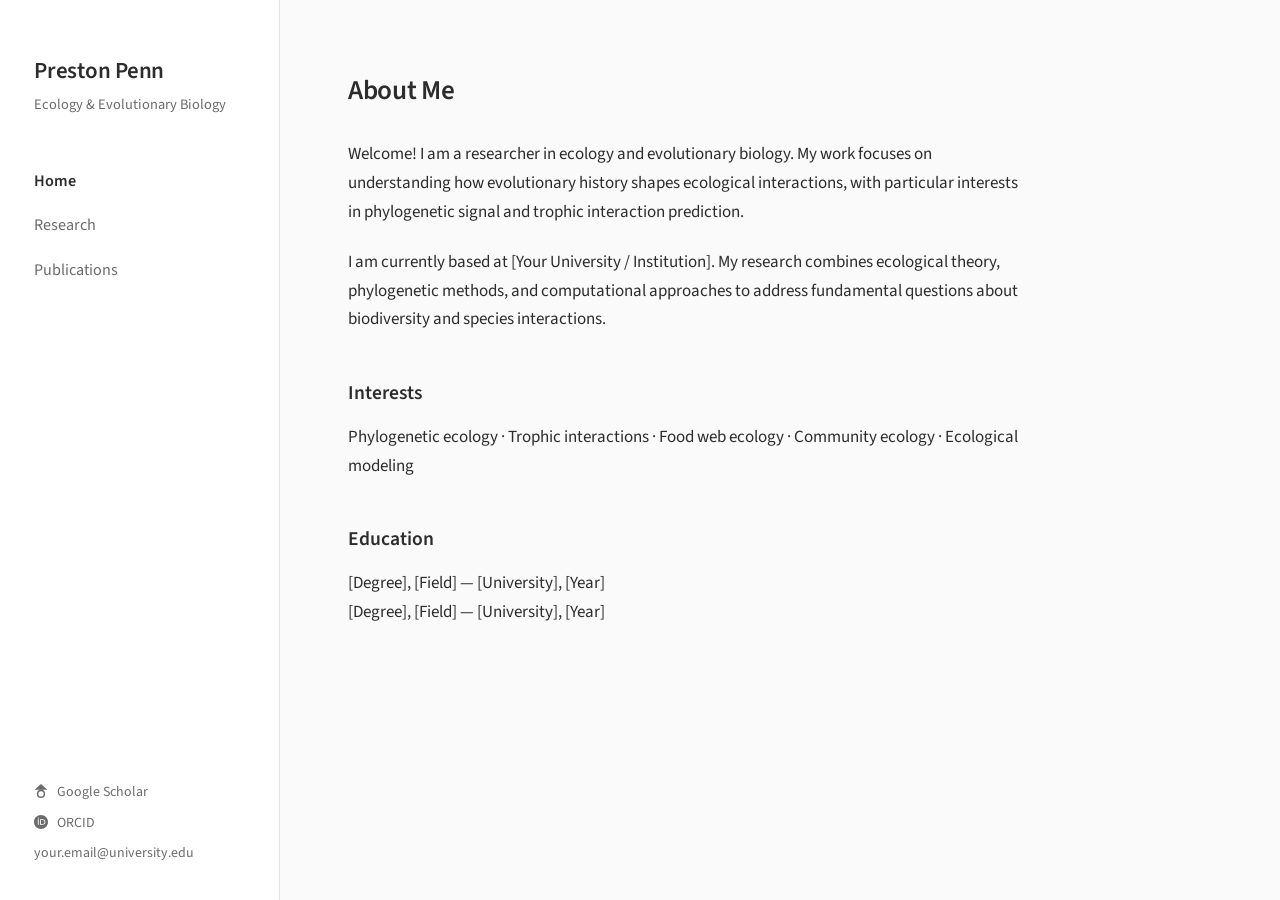
==== index.html @ f4a6787a "Initial site: Home, Research, and Publications pages" ====
<!DOCTYPE html>
<html lang="en">
<head>
  <meta charset="UTF-8">
  <meta name="viewport" content="width=device-width, initial-scale=1.0">
  <title>Preston Penn — Ecology &amp; Evolution</title>
  <link rel="preconnect" href="https://fonts.googleapis.com">
  <link href="https://fonts.googleapis.com/css2?family=Source+Sans+3:wght@300;400;600;700&display=swap" rel="stylesheet">
  <link rel="stylesheet" href="css/style.css">
</head>
<body>

  <button class="menu-toggle" onclick="document.querySelector('.sidebar').classList.toggle('open')" aria-label="Toggle menu">&#9776;</button>

  <aside class="sidebar">
    <div class="sidebar-top">
      <h1>Preston Penn</h1>
      <p class="subtitle">Ecology &amp; Evolutionary Biology</p>
      <nav>
        <a href="index.html" class="active">Home</a>
        <a href="research.html">Research</a>
        <a href="publications.html">Publications</a>
      </nav>
    </div>
    <div class="sidebar-bottom">
      <a href="https://scholar.google.com/" target="_blank" rel="noopener">
        <svg xmlns="http://www.w3.org/2000/svg" viewBox="0 0 24 24"><path d="M12 24a7 7 0 1 1 0-14 7 7 0 0 1 0 14Zm0-2.5a4.5 4.5 0 1 0 0-9 4.5 4.5 0 0 0 0 9ZM1 10l11-10 11 10H1Z"/></svg>
        Google Scholar
      </a>
      <a href="https://orcid.org/" target="_blank" rel="noopener">
        <svg xmlns="http://www.w3.org/2000/svg" viewBox="0 0 24 24"><path d="M12 0C5.372 0 0 5.372 0 12s5.372 12 12 12 12-5.372 12-12S18.628 0 12 0ZM7.369 4.378a.87.87 0 1 1 0 1.74.87.87 0 0 1 0-1.74ZM6.61 7.23h1.518v9.54H6.61V7.23Zm3.708 0h4.104c3.756 0 5.16 2.484 5.16 4.77 0 2.634-1.842 4.77-5.16 4.77H10.318V7.23Zm1.518 1.356v6.828h2.586c2.724 0 3.642-1.704 3.642-3.414 0-1.578-.828-3.414-3.642-3.414h-2.586Z"/></svg>
        ORCID
      </a>
      <a href="mailto:your.email@university.edu">your.email@university.edu</a>
    </div>
  </aside>

  <main class="main">
    <h2>About Me</h2>
    <p>
      Welcome! I am a researcher in ecology and evolutionary biology. My work
      focuses on understanding how evolutionary history shapes ecological
      interactions, with particular interests in phylogenetic signal and trophic
      interaction prediction.
    </p>
    <p>
      I am currently based at [Your University / Institution]. My research
      combines ecological theory, phylogenetic methods, and computational
      approaches to address fundamental questions about biodiversity and species
      interactions.
    </p>

    <h3>Interests</h3>
    <p>
      Phylogenetic ecology &middot; Trophic interactions &middot;
      Food web ecology &middot; Community ecology &middot;
      Ecological modeling
    </p>

    <h3>Education</h3>
    <p>
      [Degree], [Field] — [University], [Year]<br>
      [Degree], [Field] — [University], [Year]
    </p>
  </main>

</body>
</html>
---- css/style.css ----
/* ── Reset & Base ── */
*, *::before, *::after {
  margin: 0;
  padding: 0;
  box-sizing: border-box;
}

:root {
  --sidebar-width: 280px;
  --color-bg: #fafafa;
  --color-sidebar: #ffffff;
  --color-text: #2c2c2c;
  --color-text-light: #6b6b6b;
  --color-accent: #4a5568;
  --color-link: #2b6cb0;
  --color-link-hover: #1a4971;
  --color-border: #e2e2e2;
  --font-body: 'Source Sans 3', 'Segoe UI', system-ui, sans-serif;
  --font-heading: 'Source Sans 3', 'Segoe UI', system-ui, sans-serif;
}

html {
  font-size: 17px;
  scroll-behavior: smooth;
}

body {
  font-family: var(--font-body);
  color: var(--color-text);
  background: var(--color-bg);
  line-height: 1.7;
  display: flex;
  min-height: 100vh;
}

/* ── Sidebar ── */
.sidebar {
  position: fixed;
  top: 0;
  left: 0;
  width: var(--sidebar-width);
  height: 100vh;
  background: var(--color-sidebar);
  border-right: 1px solid var(--color-border);
  padding: 3rem 2rem 2rem;
  display: flex;
  flex-direction: column;
  justify-content: space-between;
  z-index: 10;
}

.sidebar-top {
  display: flex;
  flex-direction: column;
}

.sidebar h1 {
  font-family: var(--font-heading);
  font-size: 1.35rem;
  font-weight: 600;
  color: var(--color-text);
  margin-bottom: 0.25rem;
  letter-spacing: -0.01em;
}

.sidebar .subtitle {
  font-size: 0.85rem;
  color: var(--color-text-light);
  margin-bottom: 2.5rem;
  line-height: 1.5;
}

.sidebar nav a {
  display: block;
  padding: 0.5rem 0;
  color: var(--color-text-light);
  text-decoration: none;
  font-size: 0.95rem;
  font-weight: 400;
  transition: color 0.2s ease;
}

.sidebar nav a:hover,
.sidebar nav a.active {
  color: var(--color-text);
}

.sidebar nav a.active {
  font-weight: 600;
}

/* ── Sidebar External Links ── */
.sidebar-bottom {
  display: flex;
  flex-direction: column;
  gap: 0.4rem;
}

.sidebar-bottom a {
  font-size: 0.82rem;
  color: var(--color-text-light);
  text-decoration: none;
  transition: color 0.2s ease;
}

.sidebar-bottom a:hover {
  color: var(--color-link);
}

.sidebar-bottom a svg {
  width: 14px;
  height: 14px;
  vertical-align: -2px;
  margin-right: 0.35rem;
  fill: currentColor;
}

/* ── Mobile Menu Toggle ── */
.menu-toggle {
  display: none;
  position: fixed;
  top: 1.2rem;
  left: 1.2rem;
  z-index: 20;
  background: var(--color-sidebar);
  border: 1px solid var(--color-border);
  border-radius: 6px;
  padding: 0.5rem 0.7rem;
  cursor: pointer;
  font-size: 1.1rem;
  color: var(--color-text);
}

/* ── Main Content ── */
.main {
  margin-left: var(--sidebar-width);
  flex: 1;
  padding: 4rem 4rem 6rem;
  max-width: 820px;
}

.main h2 {
  font-family: var(--font-heading);
  font-size: 1.6rem;
  font-weight: 600;
  color: var(--color-text);
  margin-bottom: 1.5rem;
  letter-spacing: -0.01em;
}

.main h3 {
  font-size: 1.15rem;
  font-weight: 600;
  margin-top: 2.5rem;
  margin-bottom: 0.75rem;
  color: var(--color-text);
}

.main p {
  margin-bottom: 1.25rem;
  color: var(--color-text);
}

.main a {
  color: var(--color-link);
  text-decoration: none;
  border-bottom: 1px solid transparent;
  transition: border-color 0.2s ease;
}

.main a:hover {
  border-bottom-color: var(--color-link);
}

/* ── Research Cards ── */
.research-item {
  margin-bottom: 2.5rem;
  padding-bottom: 2.5rem;
  border-bottom: 1px solid var(--color-border);
}

.research-item:last-child {
  border-bottom: none;
}

.research-item h3 {
  margin-top: 0;
}

.research-item p {
  color: var(--color-text-light);
  font-size: 0.95rem;
}

/* ── Publications List ── */
.publication {
  margin-bottom: 1.75rem;
  padding-bottom: 1.75rem;
  border-bottom: 1px solid var(--color-border);
}

.publication:last-child {
  border-bottom: none;
}

.publication .title {
  font-weight: 600;
  font-size: 1rem;
  color: var(--color-text);
  margin-bottom: 0.3rem;
}

.publication .authors {
  font-size: 0.9rem;
  color: var(--color-text-light);
  margin-bottom: 0.2rem;
}

.publication .journal {
  font-size: 0.88rem;
  color: var(--color-text-light);
  font-style: italic;
}

.publication .links {
  margin-top: 0.4rem;
}

.publication .links a {
  font-size: 0.82rem;
  margin-right: 1rem;
  color: var(--color-link);
}

.year-heading {
  font-size: 1.1rem;
  font-weight: 600;
  color: var(--color-accent);
  margin-top: 2.5rem;
  margin-bottom: 1.25rem;
  padding-bottom: 0.4rem;
  border-bottom: 2px solid var(--color-border);
}

.year-heading:first-child {
  margin-top: 0;
}

/* ── Responsive ── */
@media (max-width: 768px) {
  .menu-toggle {
    display: block;
  }

  .sidebar {
    transform: translateX(-100%);
    transition: transform 0.3s ease;
  }

  .sidebar.open {
    transform: translateX(0);
  }

  .main {
    margin-left: 0;
    padding: 4rem 1.5rem 4rem;
  }
}
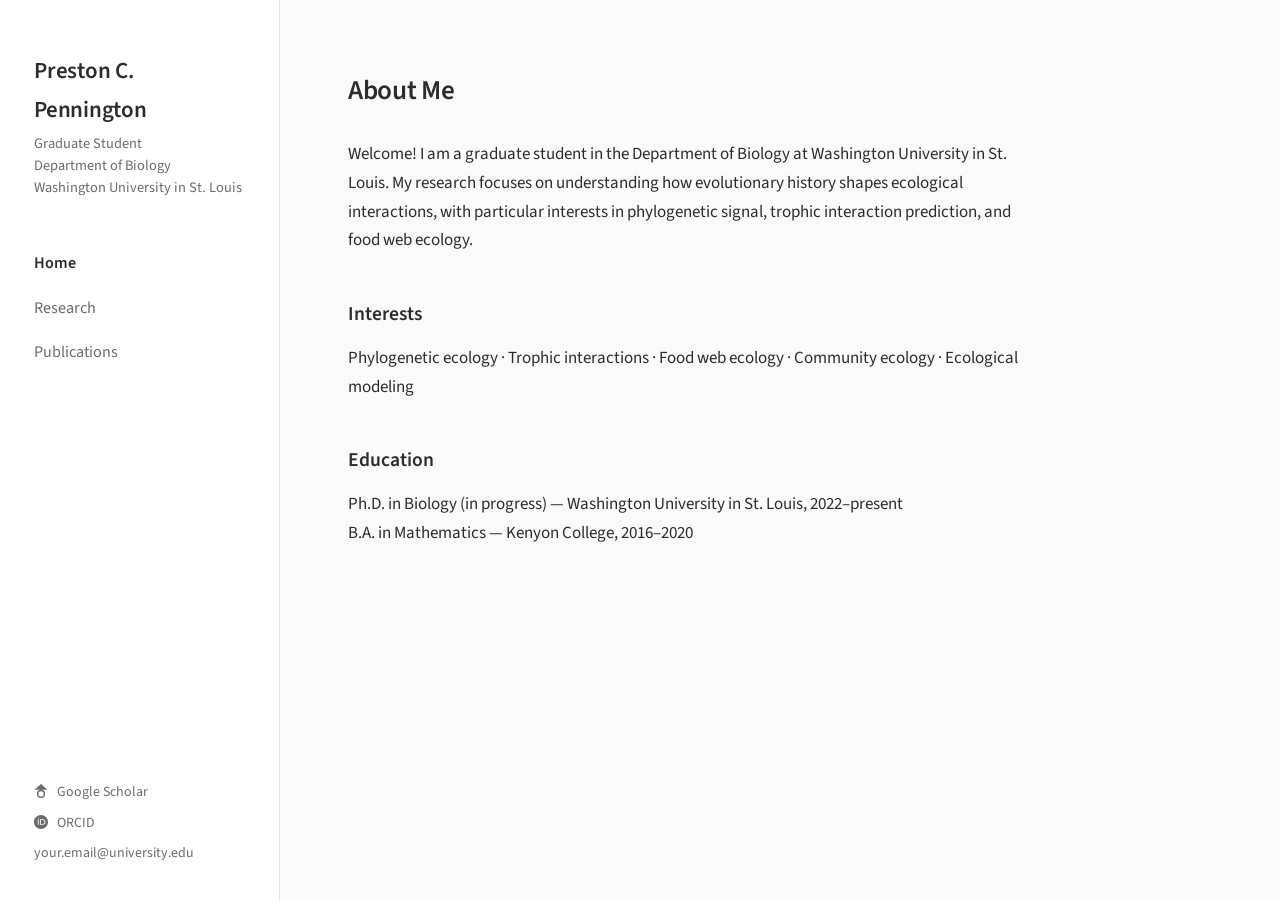
==== commit b9af13aa: "Update with real name, education, publications, and profile links" ====
--- a/index.html
+++ b/index.html
@@ -3,7 +3,7 @@
 <head>
   <meta charset="UTF-8">
   <meta name="viewport" content="width=device-width, initial-scale=1.0">
-  <title>Preston Penn — Ecology &amp; Evolution</title>
+  <title>Preston C. Pennington — Ecology &amp; Evolution</title>
   <link rel="preconnect" href="https://fonts.googleapis.com">
   <link href="https://fonts.googleapis.com/css2?family=Source+Sans+3:wght@300;400;600;700&display=swap" rel="stylesheet">
   <link rel="stylesheet" href="css/style.css">
@@ -14,8 +14,8 @@
 
   <aside class="sidebar">
     <div class="sidebar-top">
-      <h1>Preston Penn</h1>
-      <p class="subtitle">Ecology &amp; Evolutionary Biology</p>
+      <h1>Preston C. Pennington</h1>
+      <p class="subtitle">Graduate Student<br>Department of Biology<br>Washington University in St. Louis</p>
       <nav>
         <a href="index.html" class="active">Home</a>
         <a href="research.html">Research</a>
@@ -23,11 +23,11 @@
       </nav>
     </div>
     <div class="sidebar-bottom">
-      <a href="https://scholar.google.com/" target="_blank" rel="noopener">
+      <a href="https://scholar.google.com/citations?user=S984SaUAAAAJ&hl=en&oi=ao" target="_blank" rel="noopener">
         <svg xmlns="http://www.w3.org/2000/svg" viewBox="0 0 24 24"><path d="M12 24a7 7 0 1 1 0-14 7 7 0 0 1 0 14Zm0-2.5a4.5 4.5 0 1 0 0-9 4.5 4.5 0 0 0 0 9ZM1 10l11-10 11 10H1Z"/></svg>
         Google Scholar
       </a>
-      <a href="https://orcid.org/" target="_blank" rel="noopener">
+      <a href="https://orcid.org/0000-0001-6155-3248" target="_blank" rel="noopener">
         <svg xmlns="http://www.w3.org/2000/svg" viewBox="0 0 24 24"><path d="M12 0C5.372 0 0 5.372 0 12s5.372 12 12 12 12-5.372 12-12S18.628 0 12 0ZM7.369 4.378a.87.87 0 1 1 0 1.74.87.87 0 0 1 0-1.74ZM6.61 7.23h1.518v9.54H6.61V7.23Zm3.708 0h4.104c3.756 0 5.16 2.484 5.16 4.77 0 2.634-1.842 4.77-5.16 4.77H10.318V7.23Zm1.518 1.356v6.828h2.586c2.724 0 3.642-1.704 3.642-3.414 0-1.578-.828-3.414-3.642-3.414h-2.586Z"/></svg>
         ORCID
       </a>
@@ -38,16 +38,11 @@
   <main class="main">
     <h2>About Me</h2>
     <p>
-      Welcome! I am a researcher in ecology and evolutionary biology. My work
-      focuses on understanding how evolutionary history shapes ecological
-      interactions, with particular interests in phylogenetic signal and trophic
-      interaction prediction.
-    </p>
-    <p>
-      I am currently based at [Your University / Institution]. My research
-      combines ecological theory, phylogenetic methods, and computational
-      approaches to address fundamental questions about biodiversity and species
-      interactions.
+      Welcome! I am a graduate student in the Department of Biology at
+      Washington University in St. Louis. My research focuses on understanding
+      how evolutionary history shapes ecological interactions, with particular
+      interests in phylogenetic signal, trophic interaction prediction, and
+      food web ecology.
     </p>
 
     <h3>Interests</h3>
@@ -59,8 +54,8 @@
 
     <h3>Education</h3>
     <p>
-      [Degree], [Field] — [University], [Year]<br>
-      [Degree], [Field] — [University], [Year]
+      Ph.D. in Biology (in progress) — Washington University in St. Louis, 2022–present<br>
+      B.A. in Mathematics — Kenyon College, 2016–2020
     </p>
   </main>
 
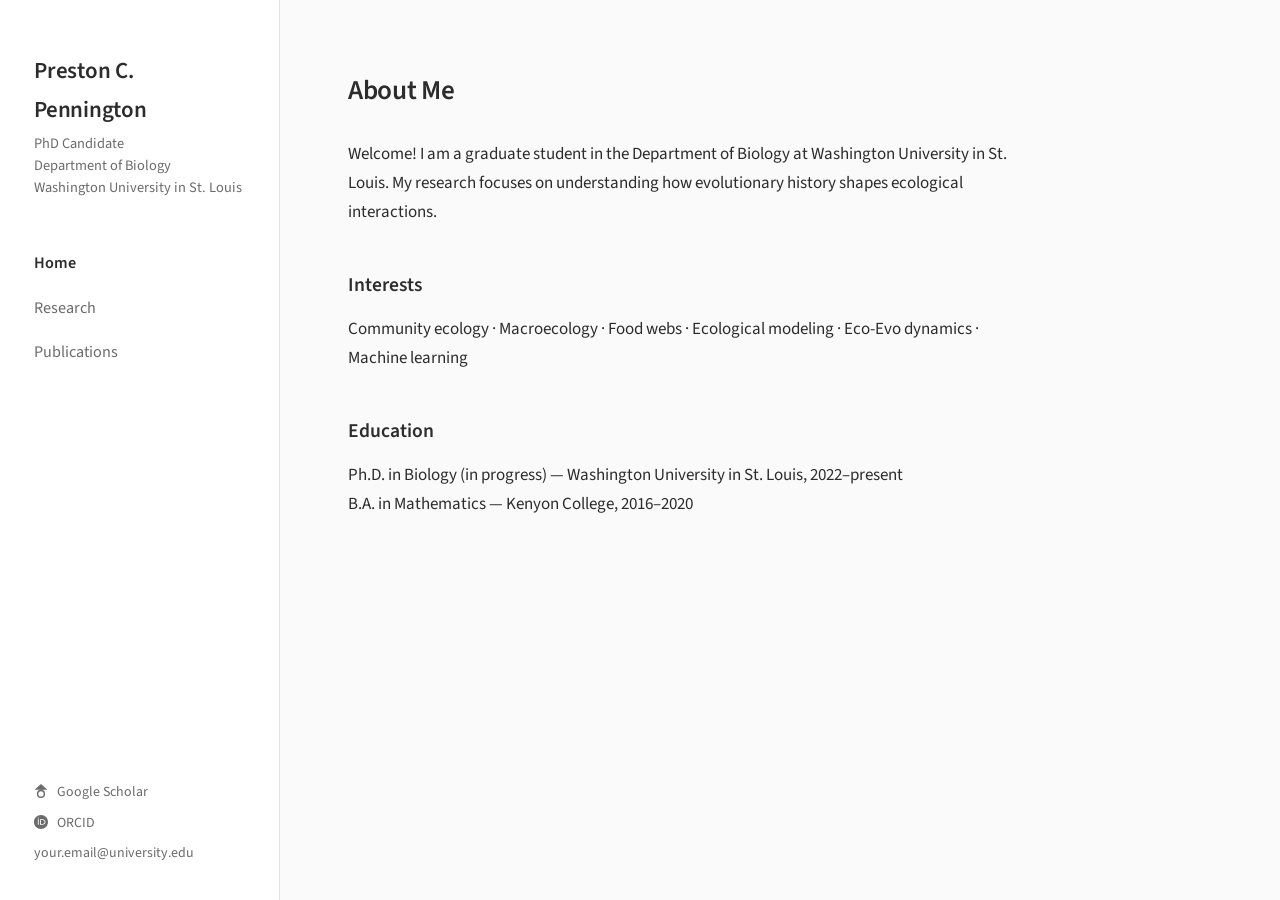
==== commit 1a756bdf: "Update subtitle, interests, research page, and publication DOI display" ====
--- a/index.html
+++ b/index.html
@@ -15,7 +15,7 @@
   <aside class="sidebar">
     <div class="sidebar-top">
       <h1>Preston C. Pennington</h1>
-      <p class="subtitle">Graduate Student<br>Department of Biology<br>Washington University in St. Louis</p>
+      <p class="subtitle">PhD Candidate<br>Department of Biology<br>Washington University in St. Louis</p>
       <nav>
         <a href="index.html" class="active">Home</a>
         <a href="research.html">Research</a>
@@ -40,16 +40,14 @@
     <p>
       Welcome! I am a graduate student in the Department of Biology at
       Washington University in St. Louis. My research focuses on understanding
-      how evolutionary history shapes ecological interactions, with particular
-      interests in phylogenetic signal, trophic interaction prediction, and
-      food web ecology.
+      how evolutionary history shapes ecological interactions.
     </p>
 
     <h3>Interests</h3>
     <p>
-      Phylogenetic ecology &middot; Trophic interactions &middot;
-      Food web ecology &middot; Community ecology &middot;
-      Ecological modeling
+      Community ecology &middot; Macroecology &middot;
+      Food webs &middot; Ecological modeling &middot;
+      Eco-Evo dynamics &middot; Machine learning
     </p>
 
     <h3>Education</h3>
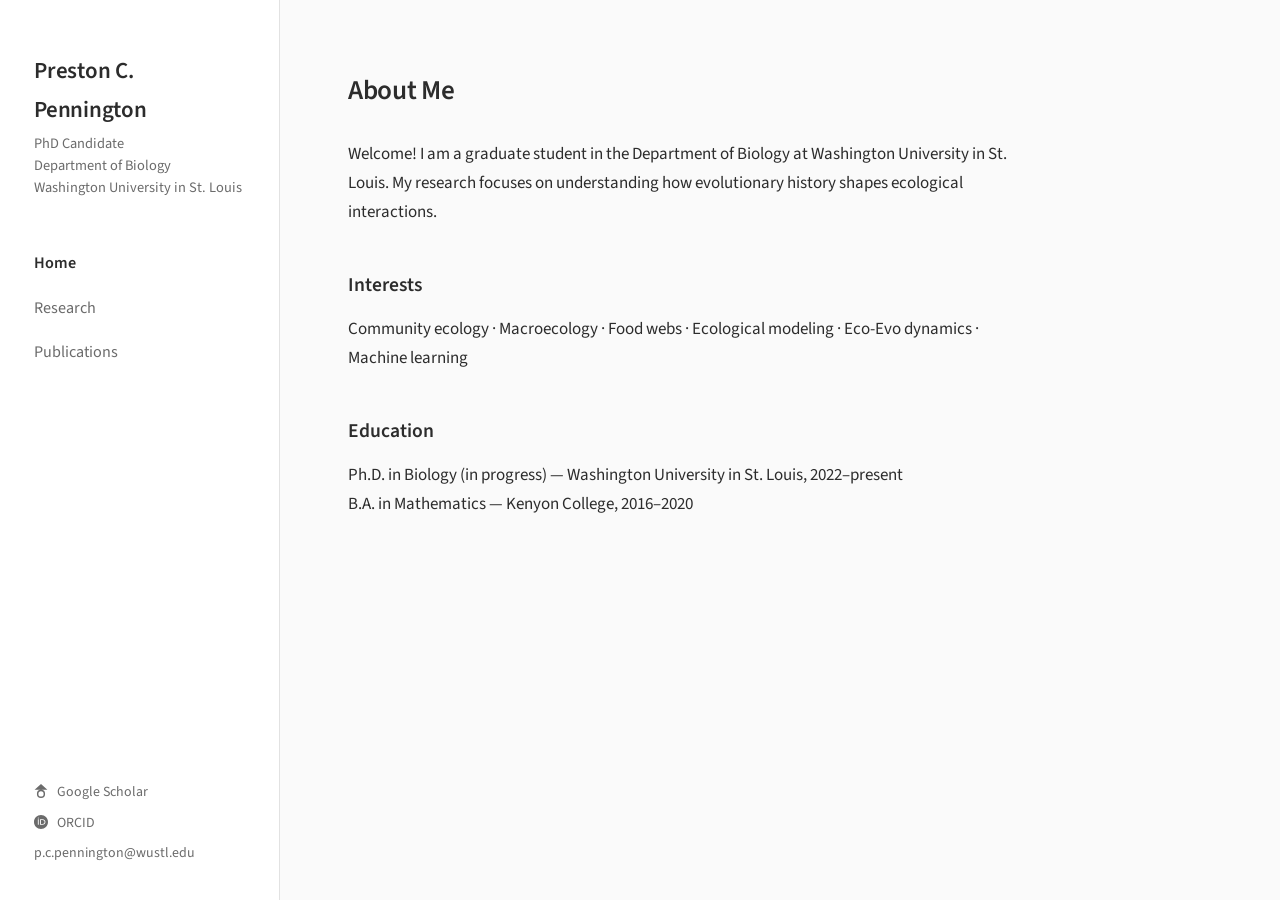
==== commit e5340baf: "Update email to wustl address" ====
--- a/index.html
+++ b/index.html
@@ -31,7 +31,7 @@
         <svg xmlns="http://www.w3.org/2000/svg" viewBox="0 0 24 24"><path d="M12 0C5.372 0 0 5.372 0 12s5.372 12 12 12 12-5.372 12-12S18.628 0 12 0ZM7.369 4.378a.87.87 0 1 1 0 1.74.87.87 0 0 1 0-1.74ZM6.61 7.23h1.518v9.54H6.61V7.23Zm3.708 0h4.104c3.756 0 5.16 2.484 5.16 4.77 0 2.634-1.842 4.77-5.16 4.77H10.318V7.23Zm1.518 1.356v6.828h2.586c2.724 0 3.642-1.704 3.642-3.414 0-1.578-.828-3.414-3.642-3.414h-2.586Z"/></svg>
         ORCID
       </a>
-      <a href="mailto:your.email@university.edu">your.email@university.edu</a>
+      <a href="mailto:p.c.pennington@wustl.edu">p.c.pennington@wustl.edu</a>
     </div>
   </aside>
 
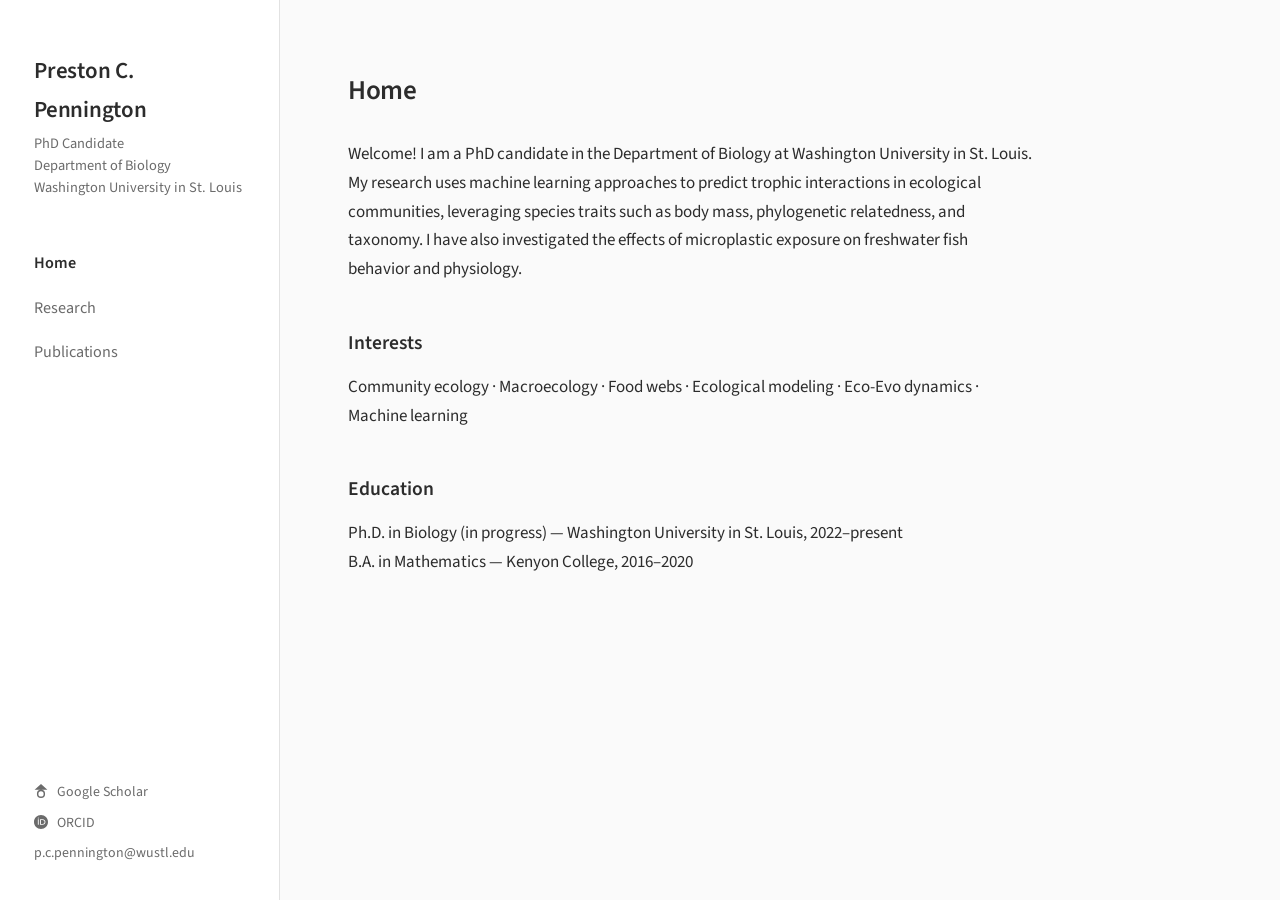
==== commit 9c1c2299: "Update Home page heading and bio paragraph" ====
--- a/index.html
+++ b/index.html
@@ -36,11 +36,14 @@
   </aside>
 
   <main class="main">
-    <h2>About Me</h2>
+    <h2>Home</h2>
     <p>
-      Welcome! I am a graduate student in the Department of Biology at
-      Washington University in St. Louis. My research focuses on understanding
-      how evolutionary history shapes ecological interactions.
+      Welcome! I am a PhD candidate in the Department of Biology at
+      Washington University in St. Louis. My research uses machine learning
+      approaches to predict trophic interactions in ecological communities,
+      leveraging species traits such as body mass, phylogenetic relatedness,
+      and taxonomy. I have also investigated the effects of microplastic
+      exposure on freshwater fish behavior and physiology.
     </p>
 
     <h3>Interests</h3>
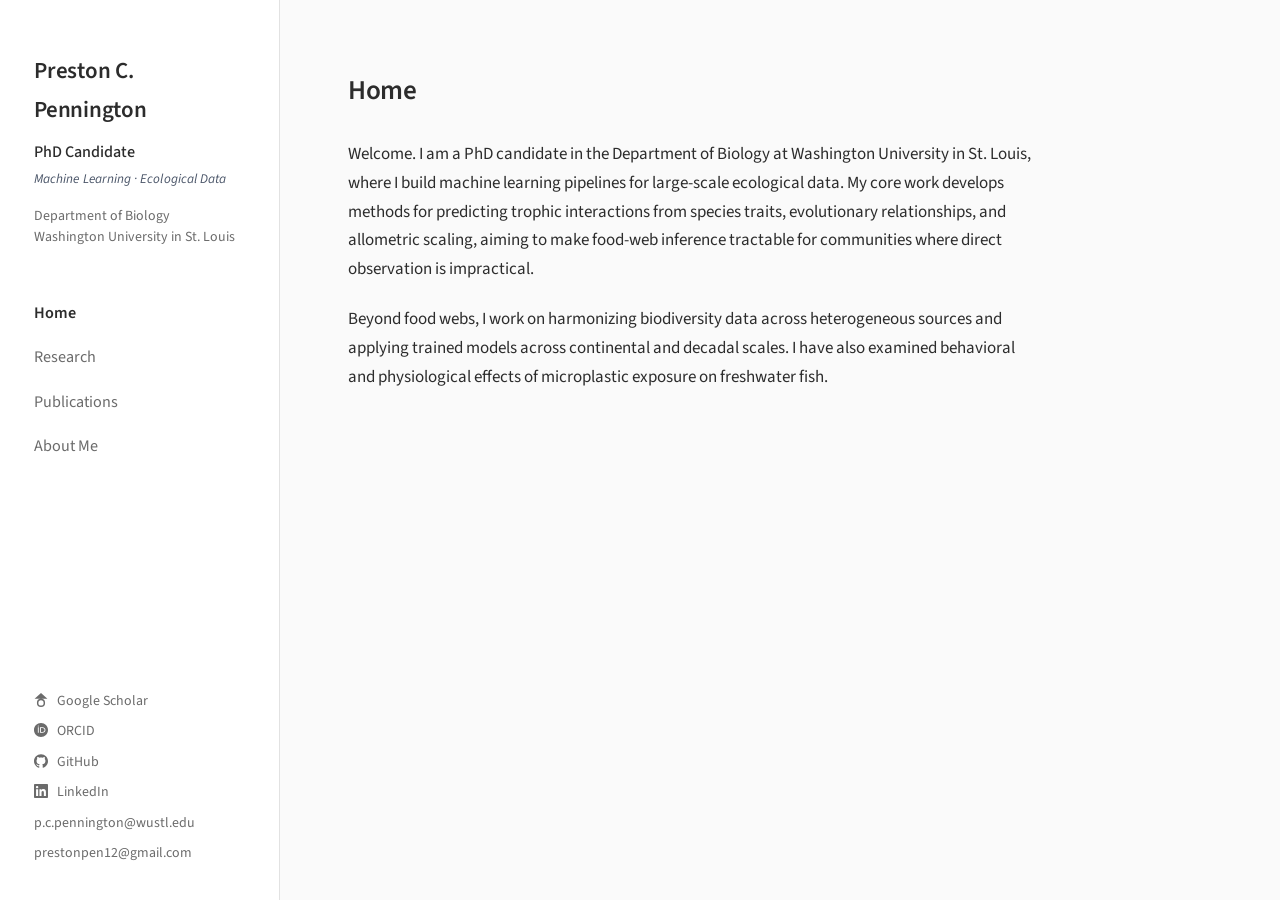
==== commit 60d561e7: "Update site content" ====
--- a/index.html
+++ b/index.html
@@ -3,7 +3,7 @@
 <head>
   <meta charset="UTF-8">
   <meta name="viewport" content="width=device-width, initial-scale=1.0">
-  <title>Preston C. Pennington — Ecology &amp; Evolution</title>
+  <title>Preston C. Pennington — Machine Learning &amp; Ecological Data</title>
   <link rel="preconnect" href="https://fonts.googleapis.com">
   <link href="https://fonts.googleapis.com/css2?family=Source+Sans+3:wght@300;400;600;700&display=swap" rel="stylesheet">
   <link rel="stylesheet" href="css/style.css">
@@ -15,11 +15,14 @@
   <aside class="sidebar">
     <div class="sidebar-top">
       <h1>Preston C. Pennington</h1>
-      <p class="subtitle">PhD Candidate<br>Department of Biology<br>Washington University in St. Louis</p>
+      <p class="role">PhD Candidate</p>
+      <p class="tagline">Machine Learning &middot; Ecological Data</p>
+      <p class="subtitle">Department of Biology<br>Washington University in St. Louis</p>
       <nav>
         <a href="index.html" class="active">Home</a>
         <a href="research.html">Research</a>
         <a href="publications.html">Publications</a>
+        <a href="about.html">About Me</a>
       </nav>
     </div>
     <div class="sidebar-bottom">
@@ -31,32 +34,35 @@
         <svg xmlns="http://www.w3.org/2000/svg" viewBox="0 0 24 24"><path d="M12 0C5.372 0 0 5.372 0 12s5.372 12 12 12 12-5.372 12-12S18.628 0 12 0ZM7.369 4.378a.87.87 0 1 1 0 1.74.87.87 0 0 1 0-1.74ZM6.61 7.23h1.518v9.54H6.61V7.23Zm3.708 0h4.104c3.756 0 5.16 2.484 5.16 4.77 0 2.634-1.842 4.77-5.16 4.77H10.318V7.23Zm1.518 1.356v6.828h2.586c2.724 0 3.642-1.704 3.642-3.414 0-1.578-.828-3.414-3.642-3.414h-2.586Z"/></svg>
         ORCID
       </a>
+      <a href="https://github.com/prestonpenn12" target="_blank" rel="noopener">
+        <svg xmlns="http://www.w3.org/2000/svg" viewBox="0 0 24 24"><path d="M12 .297c-6.63 0-12 5.373-12 12 0 5.303 3.438 9.8 8.205 11.385.6.113.82-.258.82-.577 0-.285-.01-1.04-.015-2.04-3.338.724-4.042-1.61-4.042-1.61C4.422 18.07 3.633 17.7 3.633 17.7c-1.087-.744.084-.729.084-.729 1.205.084 1.838 1.236 1.838 1.236 1.07 1.835 2.809 1.305 3.495.998.108-.776.417-1.305.76-1.605-2.665-.3-5.466-1.332-5.466-5.93 0-1.31.465-2.38 1.235-3.22-.135-.303-.54-1.523.105-3.176 0 0 1.005-.322 3.3 1.23.96-.267 1.98-.399 3-.405 1.02.006 2.04.138 3 .405 2.28-1.552 3.285-1.23 3.285-1.23.645 1.653.24 2.873.12 3.176.765.84 1.23 1.91 1.23 3.22 0 4.61-2.805 5.625-5.475 5.92.42.36.81 1.096.81 2.22 0 1.606-.015 2.896-.015 3.286 0 .315.21.69.825.57C20.565 22.092 24 17.592 24 12.297c0-6.627-5.373-12-12-12"/></svg>
+        GitHub
+      </a>
+      <a href="https://www.linkedin.com/in/preston-pennington-b333b7137/" target="_blank" rel="noopener">
+        <svg xmlns="http://www.w3.org/2000/svg" viewBox="0 0 24 24"><path d="M20.447 20.452h-3.554v-5.569c0-1.328-.027-3.037-1.852-3.037-1.853 0-2.136 1.445-2.136 2.939v5.667H9.351V9h3.414v1.561h.046c.477-.9 1.637-1.85 3.37-1.85 3.601 0 4.267 2.37 4.267 5.455v6.286zM5.337 7.433c-1.144 0-2.063-.926-2.063-2.065 0-1.138.92-2.063 2.063-2.063 1.14 0 2.064.925 2.064 2.063 0 1.139-.925 2.065-2.064 2.065zm1.782 13.019H3.555V9h3.564v11.452zM22.225 0H1.771C.792 0 0 .774 0 1.729v20.542C0 23.227.792 24 1.771 24h20.451C23.2 24 24 23.227 24 22.271V1.729C24 .774 23.2 0 22.222 0h.003z"/></svg>
+        LinkedIn
+      </a>
       <a href="mailto:p.c.pennington@wustl.edu">p.c.pennington@wustl.edu</a>
+      <a href="mailto:prestonpen12@gmail.com">prestonpen12@gmail.com</a>
     </div>
   </aside>
 
   <main class="main">
     <h2>Home</h2>
     <p>
-      Welcome! I am a PhD candidate in the Department of Biology at
-      Washington University in St. Louis. My research uses machine learning
-      approaches to predict trophic interactions in ecological communities,
-      leveraging species traits such as body mass, phylogenetic relatedness,
-      and taxonomy. I have also investigated the effects of microplastic
-      exposure on freshwater fish behavior and physiology.
+      Welcome. I am a PhD candidate in the Department of Biology at
+      Washington University in St. Louis, where I build machine learning
+      pipelines for large-scale ecological data. My core work develops
+      methods for predicting trophic interactions from species traits,
+      evolutionary relationships, and allometric scaling, aiming to make
+      food-web inference tractable for communities where direct observation
+      is impractical.
     </p>
-
-    <h3>Interests</h3>
     <p>
-      Community ecology &middot; Macroecology &middot;
-      Food webs &middot; Ecological modeling &middot;
-      Eco-Evo dynamics &middot; Machine learning
-    </p>
-
-    <h3>Education</h3>
-    <p>
-      Ph.D. in Biology (in progress) — Washington University in St. Louis, 2022–present<br>
-      B.A. in Mathematics — Kenyon College, 2016–2020
+      Beyond food webs, I work on harmonizing biodiversity data across
+      heterogeneous sources and applying trained models across continental
+      and decadal scales. I have also examined behavioral and physiological
+      effects of microplastic exposure on freshwater fish.
     </p>
   </main>
 
--- a/css/style.css
+++ b/css/style.css
@@ -63,8 +63,25 @@
   letter-spacing: -0.01em;
 }
 
+.sidebar .role {
+  font-size: 0.95rem;
+  color: var(--color-text);
+  font-weight: 500;
+  margin-top: 0.3rem;
+  margin-bottom: 0.15rem;
+}
+
+.sidebar .tagline {
+  font-size: 0.78rem;
+  color: var(--color-accent);
+  font-style: italic;
+  margin-bottom: 0.9rem;
+  letter-spacing: 0.005em;
+  white-space: nowrap;
+}
+
 .sidebar .subtitle {
-  font-size: 0.85rem;
+  font-size: 0.82rem;
   color: var(--color-text-light);
   margin-bottom: 2.5rem;
   line-height: 1.5;
@@ -192,6 +209,23 @@
   font-size: 0.95rem;
 }
 
+.research-item .related-papers {
+  margin-top: 1rem;
+  padding-left: 1rem;
+  border-left: 2px solid var(--color-border);
+}
+
+.research-item .related-papers .paper {
+  font-size: 0.85rem;
+  color: var(--color-text-light);
+  line-height: 1.5;
+  margin-bottom: 0.6rem;
+}
+
+.research-item .related-papers .paper:last-child {
+  margin-bottom: 0;
+}
+
 /* ── Publications List ── */
 .publication {
   margin-bottom: 1.75rem;
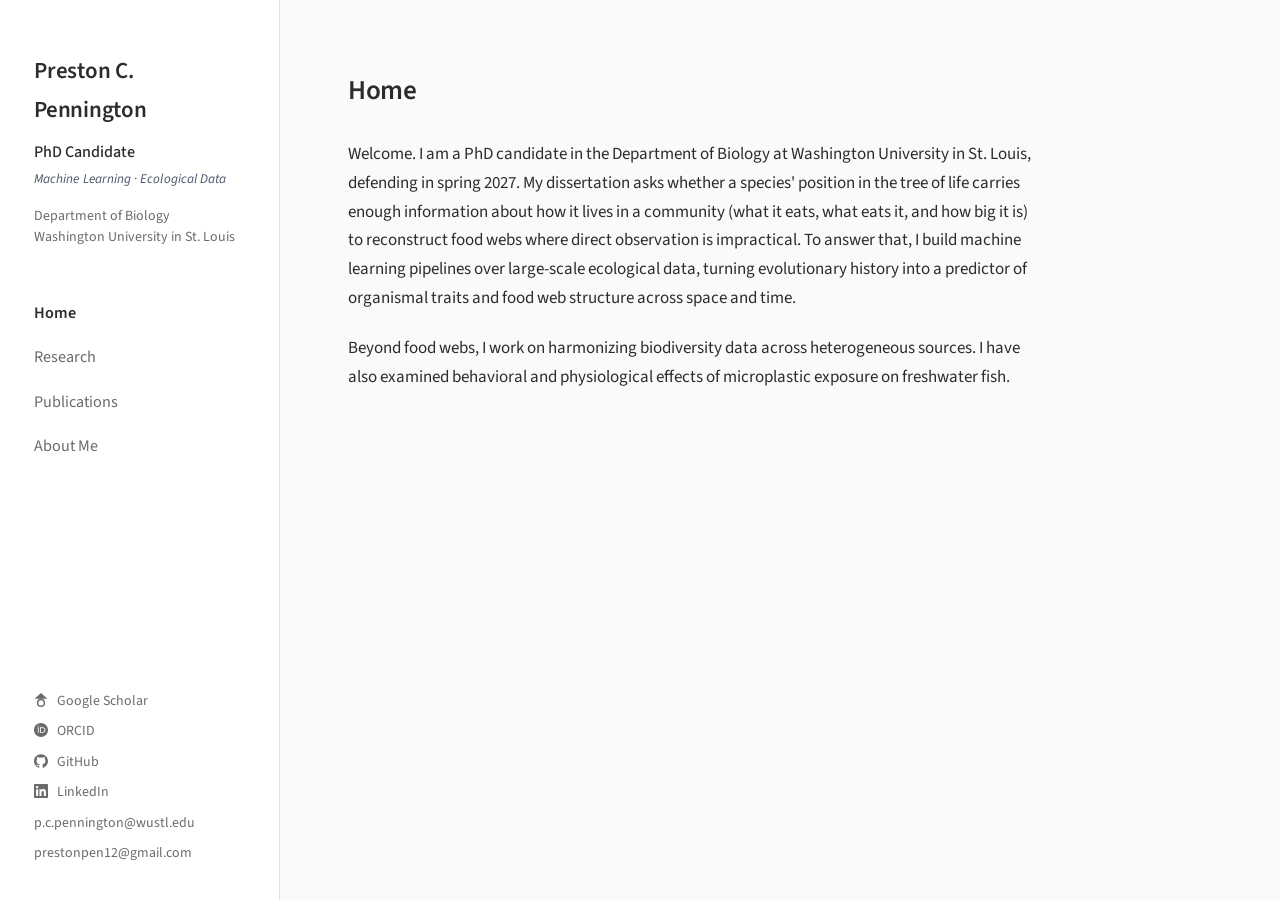
==== commit 6bd00bfe: "Update research, about, and home pages Reorganize the Research page around the three steps of the di" ====
--- a/index.html
+++ b/index.html
@@ -38,7 +38,7 @@
         <svg xmlns="http://www.w3.org/2000/svg" viewBox="0 0 24 24"><path d="M12 .297c-6.63 0-12 5.373-12 12 0 5.303 3.438 9.8 8.205 11.385.6.113.82-.258.82-.577 0-.285-.01-1.04-.015-2.04-3.338.724-4.042-1.61-4.042-1.61C4.422 18.07 3.633 17.7 3.633 17.7c-1.087-.744.084-.729.084-.729 1.205.084 1.838 1.236 1.838 1.236 1.07 1.835 2.809 1.305 3.495.998.108-.776.417-1.305.76-1.605-2.665-.3-5.466-1.332-5.466-5.93 0-1.31.465-2.38 1.235-3.22-.135-.303-.54-1.523.105-3.176 0 0 1.005-.322 3.3 1.23.96-.267 1.98-.399 3-.405 1.02.006 2.04.138 3 .405 2.28-1.552 3.285-1.23 3.285-1.23.645 1.653.24 2.873.12 3.176.765.84 1.23 1.91 1.23 3.22 0 4.61-2.805 5.625-5.475 5.92.42.36.81 1.096.81 2.22 0 1.606-.015 2.896-.015 3.286 0 .315.21.69.825.57C20.565 22.092 24 17.592 24 12.297c0-6.627-5.373-12-12-12"/></svg>
         GitHub
       </a>
-      <a href="https://www.linkedin.com/in/preston-pennington-b333b7137/" target="_blank" rel="noopener">
+      <a href="https://www.linkedin.com/in/prestonpennington/" target="_blank" rel="noopener">
         <svg xmlns="http://www.w3.org/2000/svg" viewBox="0 0 24 24"><path d="M20.447 20.452h-3.554v-5.569c0-1.328-.027-3.037-1.852-3.037-1.853 0-2.136 1.445-2.136 2.939v5.667H9.351V9h3.414v1.561h.046c.477-.9 1.637-1.85 3.37-1.85 3.601 0 4.267 2.37 4.267 5.455v6.286zM5.337 7.433c-1.144 0-2.063-.926-2.063-2.065 0-1.138.92-2.063 2.063-2.063 1.14 0 2.064.925 2.064 2.063 0 1.139-.925 2.065-2.064 2.065zm1.782 13.019H3.555V9h3.564v11.452zM22.225 0H1.771C.792 0 0 .774 0 1.729v20.542C0 23.227.792 24 1.771 24h20.451C23.2 24 24 23.227 24 22.271V1.729C24 .774 23.2 0 22.222 0h.003z"/></svg>
         LinkedIn
       </a>
@@ -51,18 +51,19 @@
     <h2>Home</h2>
     <p>
       Welcome. I am a PhD candidate in the Department of Biology at
-      Washington University in St. Louis, where I build machine learning
-      pipelines for large-scale ecological data. My core work develops
-      methods for predicting trophic interactions from species traits,
-      evolutionary relationships, and allometric scaling, aiming to make
-      food-web inference tractable for communities where direct observation
-      is impractical.
+      Washington University in St. Louis, defending in spring 2027. My
+      dissertation asks whether a species' position in the tree of life
+      carries enough information about how it lives in a community (what it
+      eats, what eats it, and how big it is) to reconstruct food webs where
+      direct observation is impractical. To answer that, I build machine
+      learning pipelines over large-scale ecological data, turning
+      evolutionary history into a predictor of organismal traits and food
+      web structure across space and time.
     </p>
     <p>
       Beyond food webs, I work on harmonizing biodiversity data across
-      heterogeneous sources and applying trained models across continental
-      and decadal scales. I have also examined behavioral and physiological
-      effects of microplastic exposure on freshwater fish.
+      heterogeneous sources. I have also examined behavioral and
+      physiological effects of microplastic exposure on freshwater fish.
     </p>
   </main>
 
--- a/css/style.css
+++ b/css/style.css
@@ -189,6 +189,15 @@
   border-bottom-color: var(--color-link);
 }
 
+/* ── About Me entry lists ── */
+.entries p {
+  margin-bottom: 0.65rem;
+}
+
+.entries p:last-child {
+  margin-bottom: 0;
+}
+
 /* ── Research Cards ── */
 .research-item {
   margin-bottom: 2.5rem;
